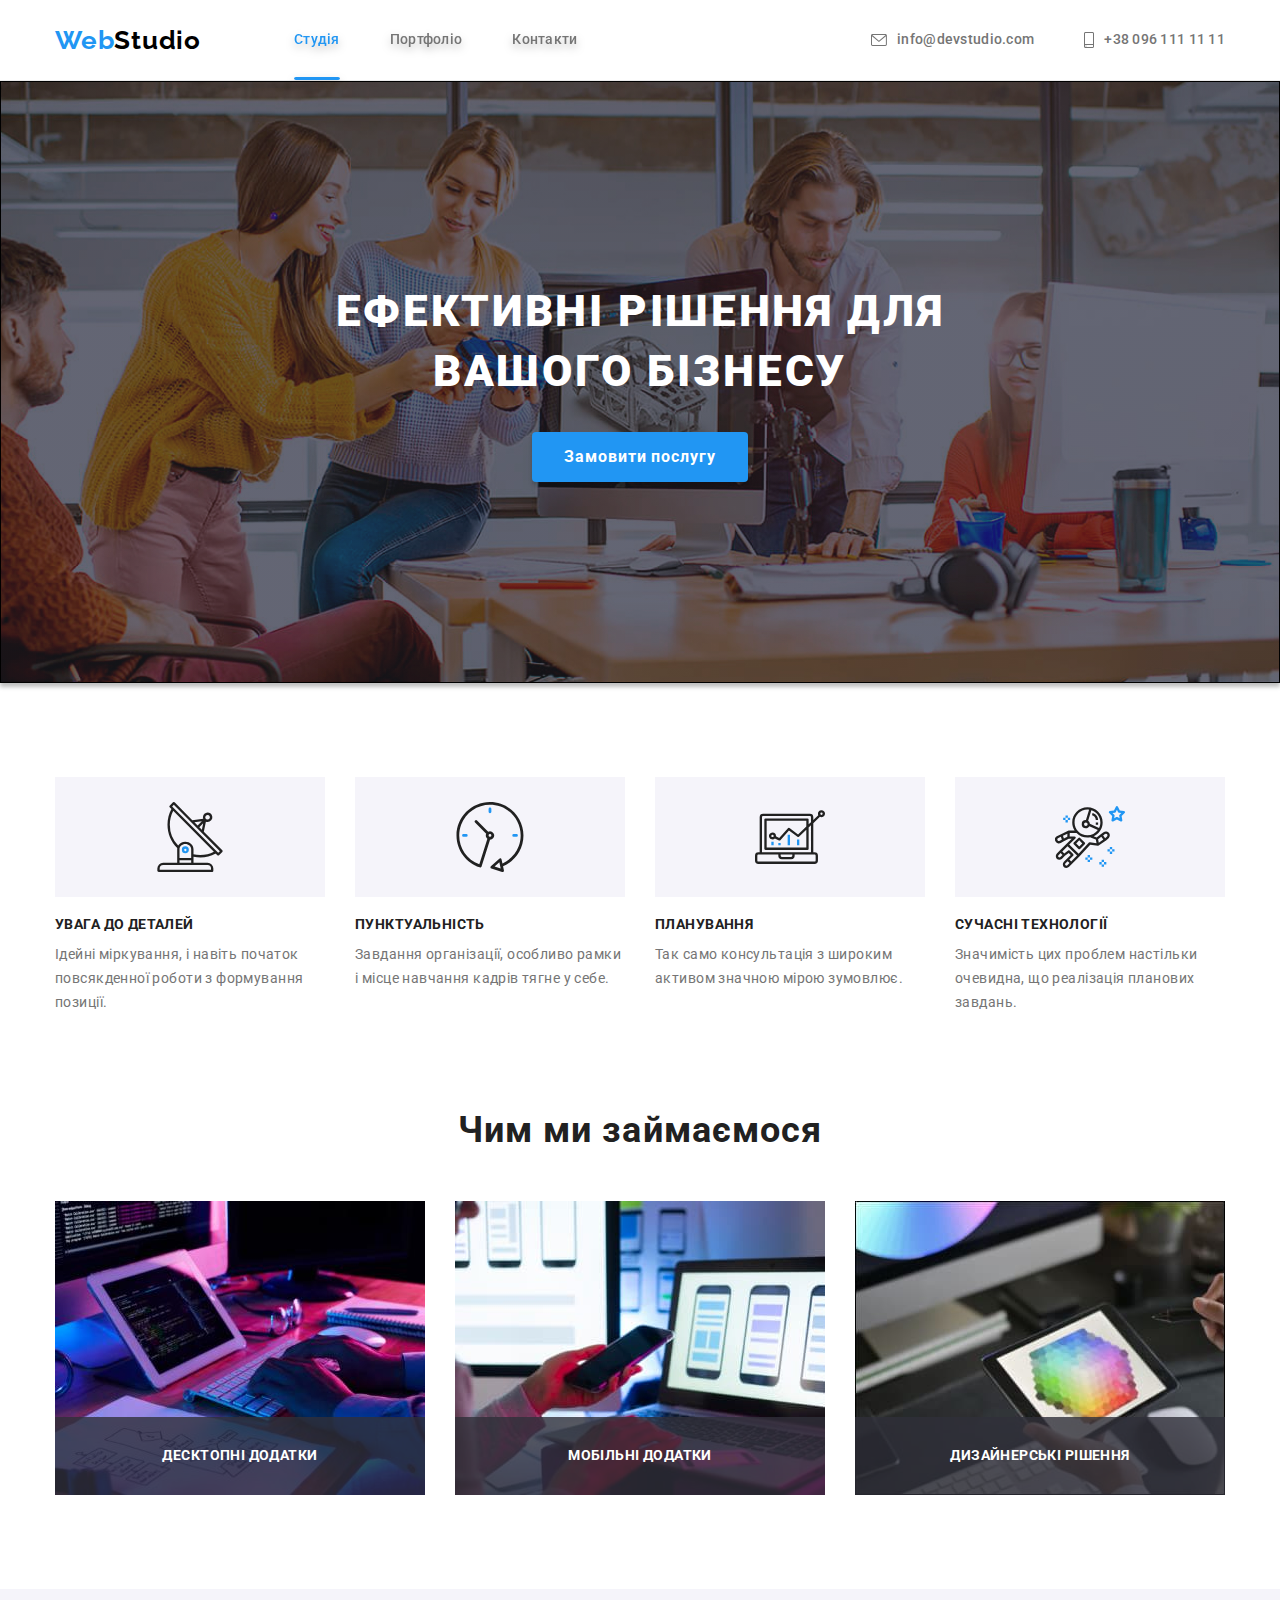
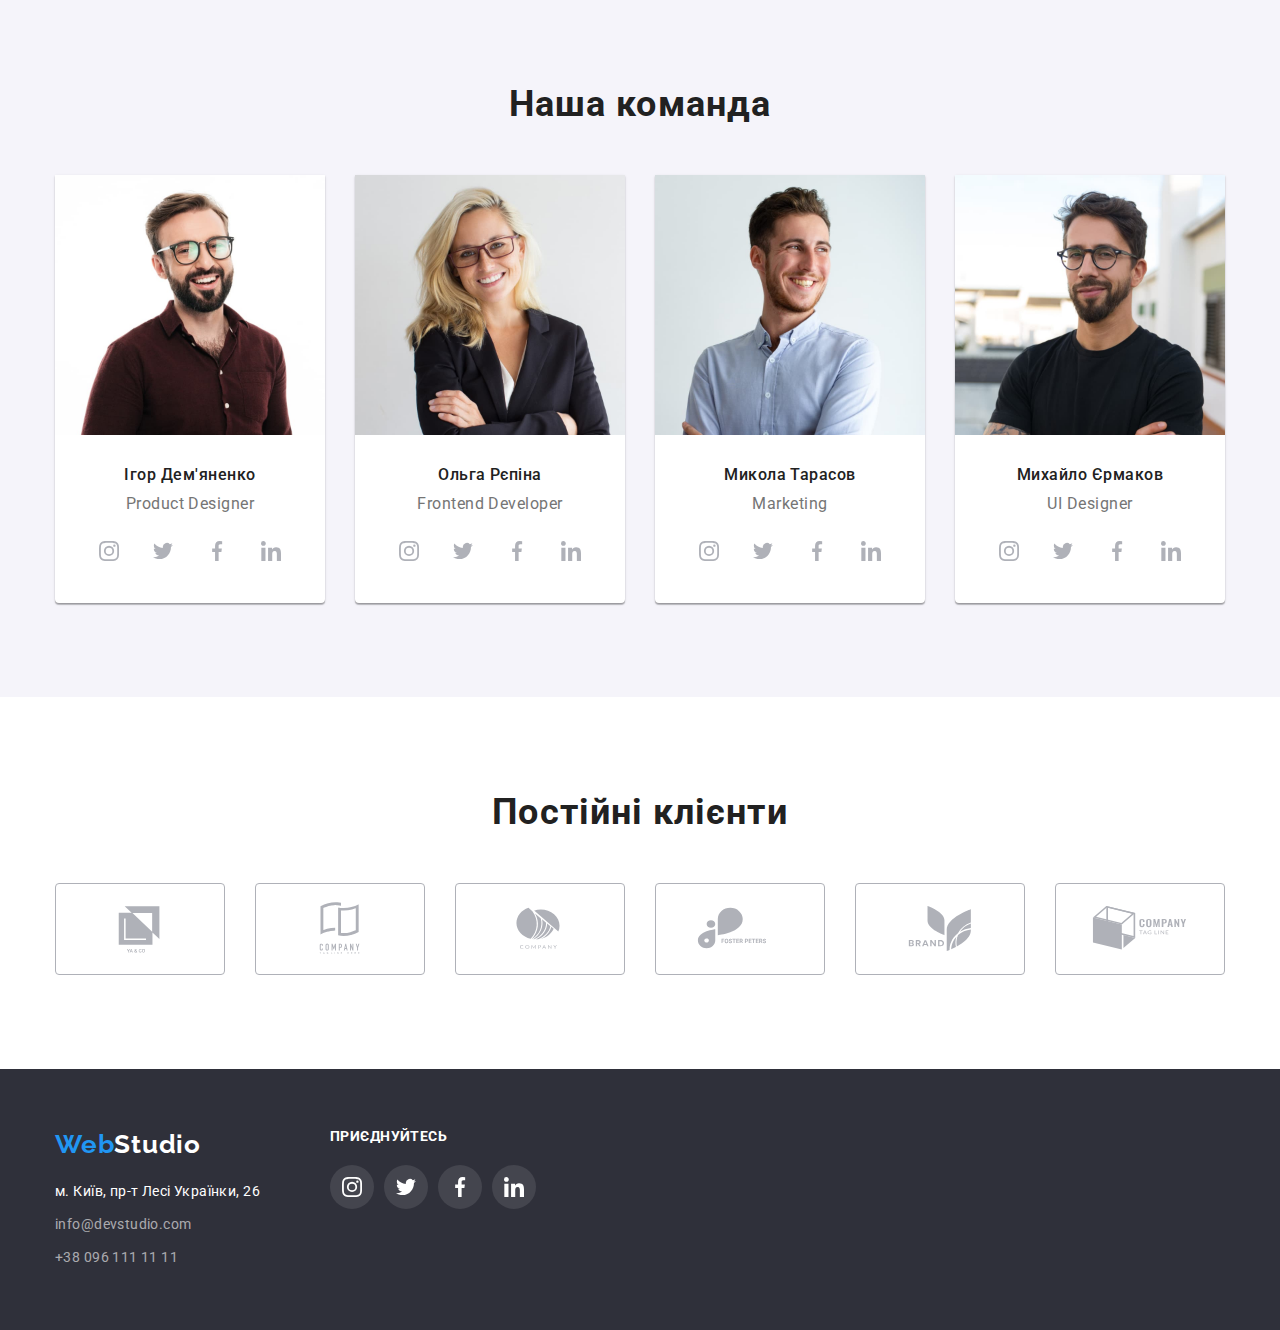
==== index.html @ 47dabe45 "HW06 Start" ====
<!DOCTYPE html>
<html lang="uk">
<head>
    <meta charset="UTF-8">
    <meta http-equiv="X-UA-Compatible" content="IE=edge">
    <meta name="viewport" content="width=device-width, initial-scale=1.0">
    <title>Студія</title>
    <link rel="preconnect" href="https://fonts.googleapis.com">
    <link rel="preconnect" href="https://fonts.gstatic.com" crossorigin>
    <link href="https://fonts.googleapis.com/css2?family=Raleway:wght@700&family=Roboto:wght@400;500;700;900&display=swap"
        rel="stylesheet">
    <link rel="stylesheet" href="https://cdnjs.cloudflare.com/ajax/libs/modern-normalize/1.1.0/modern-normalize.min.css">
    <link rel="stylesheet" href="./css/styles.css">
</head>
<body>
    <!-- header -->
    <header class="site-header">
        <div class="container">
            <!-- header navigation -->
            <nav class="site-nav">
                <a href="./index.html" class="logo">Web<span class="logo-part">Studio</span></a>
                <ul class="main-nav">
                    <li class="nav-item"><a href="./index.html" class="nav-link current">Студія</a></li>
                    <li class="nav-item"><a href="./portfolio.html" class="nav-link">Портфоліо</a></li>
                    <li class="nav-item"><a href="./index.html" class="nav-link">Контакти</a></li>
                </ul>
            </nav>
    <!-- contacts -->
            <ul class="contact">
                <li class="contact-item">
                    <a href="mailto:info@devstudio.com" class="contacts">
                    <svg class="icon-contacts" width="16" height="12">
                        <use href="./images/Icon/icons.svg#icon-mail"></use>
                    </svg>
                    info@devstudio.com</a>
                </li>
                <li class="contact-item"><a href="tel:++380961111111" class="contacts">
                    <svg class="icon-contacts" width="10" height="16">
                        <use href="./images/Icon/icons.svg#icon-phone"></use>
                    </svg>
                    +38 096 111 11 11</a></li>
            </ul>
        </div>
    </header>
    <!-- main section -->
    <main>
        <section class="hero">
            <div class="container">
                <h1 class="hero-title">Ефективні рішення для вашого бізнесу</h1>
                <button class="hero-btn" data-modal-open>Замовити послугу</button>
            </div>
        </section>
    <!-- section about -->
        <section class="about-us">
            <h2 class="visually-hidden">About</h2>
            <div class="container">
                <ul class="about">
                    <li class="about-item">
                        <div class="about-draw">
                            <svg class="icon-about" width="70" height="70">
                                <use href="./images/Icon/icons.svg#icon-antenna"></use>
                            </svg>
                        </div>
                        <h3 class="about-title">УВАГА ДО ДЕТАЛЕЙ</h3>
                        <p class="about-text">Ідейні міркування, і навіть початок повсякденної роботи з формування позиції.</p>
                    </li>
                    <li class="about-item">
                        <div class="about-draw">
                            <svg class="icon-about" width="70" height="70">
                                <use href="./images/Icon/icons.svg#icon-clock"></use>
                            </svg>
                        </div>
                        <h3 class="about-title">ПУНКТУАЛЬНІСТЬ</h3>
                        <p class="about-text">Завдання організації, особливо рамки і місце навчання кадрів тягне у себе.</p>
                    </li>
                    <li class="about-item">
                        <div class="about-draw">
                            <svg class="icon-about" width="70" height="70">
                                <use href="./images/Icon/icons.svg#icon-diagram"></use>
                            </svg>
                        </div>
                        <h3 class="about-title">ПЛАНУВАННЯ</h3>
                        <p class="about-text">Так само консультація з широким активом значною мірою зумовлює.</p>
                    </li>
                    <li class="about-item">
                        <div class="about-draw">
                            <svg class="icon-about" width="70" height="70">
                                <use href="./images/Icon/icons.svg#icon-astronaut"></use>
                            </svg>
                        </div>
                        <h3 class="about-title">СУЧАСНІ ТЕХНОЛОГІЇ</h3>
                        <p class="about-text">Значимість цих проблем настільки очевидна, що реалізація планових завдань.</p>
                    </li>
                </ul>
            </div>
        </section>
    <!-- section what we do -->
        <section class="work">
            <div class="container">
                <h2 class="work-title">Чим ми займаємося</h2>
                <ul class="work-list">
                    <li class="work-item">
                        <img src="./images/about-1.jpg" alt="людина працює на персональному компьютері" width="370">
                        <p class="work-text">Десктопні додатки</p>
                    </li>
                    <li class="work-item">
                        <img src="./images/about-2.jpg" alt="людина працює на лептопі" width="370">
                        <p class="work-text">Мобільні додатки</p>
                    </li>
                    <li class="work-item">
                        <img src="./images/about-3.jpg" alt="результат роботи на планшеті" width="370">
                        <p class="work-text">Дизайнерські рішення</p>
                    </li>
                </ul>
            </div>
        </section>
    <!-- about team -->
        <section class="team">
            <div class="container">
                <h2 class="team-title">Наша команда</h2>
                <ul class="team-list">
                    <li class="team-card">
                        <img src="./images/manager-1.jpg" alt="співробітник Ігор" width="270">
                        <div class="manager">
                            <h3 class="card-title">Ігор Дем'яненко</h3>
                            <p class="card-text" lang="en">Product Designer</p>
                            <ul class="soc-list">
                                <li class="soc-item">
                                    <a href="./index.html" class="soc-link">
                                        <svg class="soc-icon" width="20" height="20">
                                            <use href="./images/Icon/icons.svg#icon-instagram"></use>
                                        </svg>
                                    </a>
                                </li>
                                <li class="soc-item">
                                    <a href="./index.html" class="soc-link">
                                        <svg class="soc-icon" width="20" height="20">
                                            <use href="./images/Icon/icons.svg#icon-twitter"></use>
                                        </svg>
                                    </a>
                                </li>
                                <li class="soc-item">
                                    <a href="./index.html" class="soc-link">
                                        <svg class="soc-icon" width="20" height="20">
                                            <use href="./images/Icon/icons.svg#icon-facebook"></use>
                                        </svg>
                                    </a>
                                </li>
                                <li class="soc-item">
                                    <a href="./index.html" class="soc-link">
                                        <svg class="soc-icon" width="20" height="20">
                                            <use href="./images/Icon/icons.svg#icon-linkedin"></use>
                                        </svg>
                                    </a>
                                </li>
                            </ul>
                        </div>
                    </li>
                    <li class="team-card">
                        <img src="./images/manager-2.jpg" alt="співробітник Ольга" width="270">
                        <div class="manager">
                            <h3 class="card-title">Ольга Рєпіна</h3>
                            <p class="card-text" lang="en">Frontend Developer</p>
                            <ul class="soc-list">
                                <li class="soc-item">
                                    <a href="./index.html" class="soc-link">
                                        <svg class="soc-icon" width="20" height="20">
                                            <use href="./images/Icon/icons.svg#icon-instagram"></use>
                                        </svg>
                                    </a>
                                </li>
                                <li class="soc-item">
                                    <a href="./index.html" class="soc-link">
                                        <svg class="soc-icon" width="20" height="20">
                                            <use href="./images/Icon/icons.svg#icon-twitter"></use>
                                        </svg>
                                    </a>
                                </li>
                                <li class="soc-item">
                                    <a href="./index.html" class="soc-link">
                                        <svg class="soc-icon" width="20" height="20">
                                            <use href="./images/Icon/icons.svg#icon-facebook"></use>
                                        </svg>
                                    </a>
                                </li>
                                <li class="soc-item">
                                    <a href="./index.html" class="soc-link">
                                        <svg class="soc-icon" width="20" height="20">
                                            <use href="./images/Icon/icons.svg#icon-linkedin"></use>
                                        </svg>
                                    </a>
                                </li>
                            </ul>
                        </div>
                    </li>
                    <li class="team-card">
                        <img src="./images/manager-3.jpg" alt="співробітник Микола" width="270">
                        <div class="manager">
                            <h3 class="card-title">Микола Тарасов</h3>
                            <p class="card-text" lang="en">Marketing</p>
                            <ul class="soc-list">
                                <li class="soc-item">
                                    <a href="./index.html" class="soc-link">
                                        <svg class="soc-icon" width="20" height="20">
                                            <use href="./images/Icon/icons.svg#icon-instagram"></use>
                                        </svg>
                                    </a>
                                </li>
                                <li class="soc-item">
                                    <a href="./index.html" class="soc-link">
                                        <svg class="soc-icon" width="20" height="20">
                                            <use href="./images/Icon/icons.svg#icon-twitter"></use>
                                        </svg>
                                    </a>
                                </li>
                                <li class="soc-item">
                                    <a href="./index.html" class="soc-link">
                                        <svg class="soc-icon" width="20" height="20">
                                            <use href="./images/Icon/icons.svg#icon-facebook"></use>
                                        </svg>
                                    </a>
                                </li>
                                <li class="soc-item">
                                    <a href="./index.html" class="soc-link">
                                        <svg class="soc-icon" width="20" height="20">
                                            <use href="./images/Icon/icons.svg#icon-linkedin"></use>
                                        </svg>
                                    </a>
                                </li>
                            </ul>
                        </div>
                    </li>
                    <li class="team-card">
                        <img src="./images/manager-4.jpg" alt="співробітник Михайло" width="270">
                        <div class="manager">
                            <h3 class="card-title">Михайло Єрмаков</h3>
                            <p class="card-text" lang="en">UI Designer</p>
                            <ul class="soc-list">
                                <li class="soc-item">
                                    <a href="./index.html" class="soc-link">
                                        <svg class="soc-icon" width="20" height="20">
                                            <use href="./images/Icon/icons.svg#icon-instagram"></use>
                                        </svg>
                                    </a>
                                </li>
                                <li class="soc-item">
                                    <a href="./index.html" class="soc-link">
                                        <svg class="soc-icon" width="20" height="20">
                                            <use href="./images/Icon/icons.svg#icon-twitter"></use>
                                        </svg>
                                    </a>
                                </li>
                                <li class="soc-item">
                                    <a href="./index.html" class="soc-link">
                                        <svg class="soc-icon" width="20" height="20">
                                            <use href="./images/Icon/icons.svg#icon-facebook"></use>
                                        </svg>
                                    </a>
                                </li>
                                <li class="soc-item">
                                    <a href="./index.html" class="soc-link">
                                        <svg class="soc-icon" width="20" height="20">
                                            <use href="./images/Icon/icons.svg#icon-linkedin"></use>
                                        </svg>
                                    </a>
                                </li>
                            </ul>
                        </div>
                    </li>
                </ul>
            </div>
        </section>

    <!-- Clients links -->

        <section class="clients">
            <div class="container">
                <h2 class="client-title">Постійні клієнти</h2>
                <ul class="client-list">
                    <li class="client-item">
                        <a href="./index.html" class="client-link">
                            <svg class="link-icon" width="106" height="60">
                                <use href="./images/Icon/icons.svg#icon-logo-01"></use>
                            </svg>
                        </a>
                    </li>
                    <li class="client-item">
                        <a href="./index.html" class="client-link">
                            <svg class="link-icon" width="106" height="60">
                                <use href="./images/Icon/icons.svg#icon-logo-02"></use>
                            </svg>
                        </a>
                    </li>
                    <li class="client-item">
                        <a href="./index.html" class="client-link">
                            <svg class="link-icon" width="106" height="60">
                                <use href="./images/Icon/icons.svg#icon-logo-03"></use>
                            </svg>
                        </a>
                    </li>
                    <li class="client-item">
                        <a href="./index.html" class="client-link">
                            <svg class="link-icon" width="106" height="60">
                                <use href="./images/Icon/icons.svg#icon-logo-04"></use>
                            </svg>
                        </a>
                    </li>
                    <li class="client-item">
                        <a href="./index.html" class="client-link">
                            <svg class="link-icon" width="106" height="60">
                                <use href="./images/Icon/icons.svg#icon-logo-05"></use>
                            </svg>
                        </a>
                    </li>
                    <li class="client-item">
                        <a href="./index.html" class="client-link">
                            <svg class="link-icon" width="106" height="60">
                                <use href="./images/Icon/icons.svg#icon-logo-06"></use>
                            </svg>
                        </a>
                    </li>
                </ul>
            </div>
        </section>
    </main>
    <!-- footer -->
    <footer class="basement">
        <div class="bsmt-sector container">
            <div class="bsmt-contacts">
                <a href="./index.html" class="logo-bsmt">Web<span class="logo-bsmt-part">Studio</span></a>
                <address>
                    <ul>
                        <li class="bsmt-list">
                            <p class="adds">м. Київ, пр-т Лесі Українки, 26</p>
                        </li>
                        <li class="bsmt-list">
                            <a href="mailto:info@devstudio.com" class="bsmt-item">
                                info@devstudio.com
                            </a>
                        </li>
                        <li class="bsmt-list">
                            <a href="tel:++380961111111" class="bsmt-item">
                                +38 096 111 11 11
                            </a>
                        </li>
                    </ul>
                </address>
            </div>
            <div class="bsmt-soc">
                <h2 class="bsmt-soc-title">приєднуйтесь</h2>
                <ul class="bsmt-soc-list">
                    <li class="bsmt-soc-item">
                        <a href="./index.html" class="bsmt-soc-link">
                            <svg class="bsmt-soc-icon" width="20" height="20">
                                <use href="./images/Icon/icons.svg#icon-instagram"></use>
                            </svg>
                        </a>
                    </li>
                    <li class="bsmt-soc-item">
                        <a href="./index.html" class="bsmt-soc-link">
                            <svg class="bsmt-soc-icon" width="20" height="20">
                                <use href="./images/Icon/icons.svg#icon-twitter"></use>
                            </svg>
                        </a>
                    </li>
                    <li class="bsmt-soc-item">
                        <a href="./index.html" class="bsmt-soc-link">
                            <svg class="bsmt-soc-icon" width="20" height="20">
                                <use href="./images/Icon/icons.svg#icon-facebook"></use>
                            </svg>
                        </a>
                    </li>
                    <li class="bsmt-soc-item">
                        <a href="./index.html" class="bsmt-soc-link">
                            <svg class="bsmt-soc-icon" width="20" height="20">
                                <use href="./images/Icon/icons.svg#icon-linkedin"></use>
                            </svg>
                        </a>
                    </li>
                </ul>
            </div>
        </div>
    </footer>

    <!-- modal -->

    <div class="backdrop is-hidden" data-modal>
        <div class="modal">
            <button class="hero-btn-close" data-modal-close>
                <svg class="icon-close" width="18" height="18">
                    <use href="./images/Icon/icons.svg#icon-close"></use>
                </svg>
            </button>
        </div>
    </div>

<!-- js -->

    <script src="./js/modal.js"></script>
</body>
</html>
---- css/styles.css ----
/* main color #212121 */
/* secondary color #757575 */
/* active color #2196F3 */
/* active second color #FFFFFF */
/* --footer-bg-color: #2F303A; */
/* footer bottom border: 1px solid #ECECEC; */
/* team-bg-color #F5F4FA */
:root {
    --text-color-primary: #212121;
    --text-color-secondary: #757575;
    --text-color-accent: #2196F3;
    --logo-color-secondary: black;
    --footer-color-text-primary:rgba(255, 255, 255, 0.6);
    --footer-color-text-secondary: #ffffff;
    --footer-bg-color: #2F303A;
    --header-color-border: #ECECEC;
    --team-bg-color: #F5F4FA;
    --client-color-primary: #AFB1B8;
}

body {
    font-family: 'Roboto', sans-serif;
    font-size: 14px;
    color: var(--text-color-primary);
}

.visually-hidden {
    position: absolute;
    width: 1px;
    height: 1px;
    margin: -1px;
    border: 0;
    padding: 0;

    white-space: nowrap;
    clip-path: inset(100%);
    clip: rect(0 0 0 0);
    overflow: hidden;
}

h1, h2, h3, h4, p, ul {
    margin: 0;
}

ul, ol {
    margin: 0;
    padding-left: 0;
    list-style: none;
}

img {
    box-sizing: border-box;
    display: block;
}

.container {
    width: 1200px;
    margin: 0 auto;
    padding: 0 15px;}

/* ----------------Header---------------- */

.site-header {
    border-bottom: 1px solid var(--header-color-border);
}
.logo {
    display: block;
    margin-right: 93px;

    text-decoration: none;
    color: var(--text-color-accent);
    font-family: 'Raleway', sans-serif;
    font-weight: 700;
    font-size: 26px;
    line-height: 1.19;
    letter-spacing: 0.03em;
}

.logo-part {
    color: var(--logo-color-secondary);
}
.site-header .container {
    display: flex;
    align-items: center;
}

.nav-item:not(:first-child),
.contact-item:not(:first-child) {
    margin-left: 50px;
}

.nav-item,
.contact-item {
    font-weight: 500;
    font-size: 14px;
    line-height: 1.14;
    letter-spacing: 0.02em;
}

.site-nav {
    display: flex;
    align-items: center;
}

.main-nav {
    display: flex;
    justify-content: center;
    align-items: center;
    filter: drop-shadow(0px 4px 4px rgba(0, 0, 0, 0.25));
}

.contact {
    display: flex;
    justify-content: center;
    align-items: center;
    margin-left: auto;
}

.icon-contacts {
    margin-right: 10px;
    color: currentColor;
}

.nav-link {
    display: block;
    padding-top: 32px;
    padding-bottom: 32px;

    text-decoration: none;
    color: var(--text-color-secondary);

    transition: color 250ms cubic-bezier(0.4, 0, 0.2, 1);
}

.nav-item {
    position: relative;
}
.nav-link.current {
    color: var(--text-color-accent);
}

.nav-link.current::after {
    content: '';
    position: absolute;
    left: 0;
    bottom: 0;
    width: 100%;
    height: 3px;
    border: 1px solid var(--text-color-accent);
    border-radius: 2px;

    background-color: var(--text-color-accent);
}
.contacts {
    display: flex;
    justify-content: center;
    align-items: center;
    padding-top: 32px;
    padding-bottom: 32px;
    text-decoration: none;
    fill: var(--text-color-secondary);
    color: var(--text-color-secondary);

    transition: color 250ms cubic-bezier(0.4, 0, 0.2, 1),
    fill 250ms cubic-bezier(0.4, 0, 0.2, 1);
}

.nav-link:hover,
.nav-link:focus {
    color: var(--text-color-accent);
}
.contacts:hover,
.contacts:focus {
    color: var(--text-color-accent);
    fill: var(--text-color-accent);
}

/* ----------------hero-------------------- */

.hero {
    padding: 200px 0 200px 0;
    text-align: center;

    max-width: 1600px;
    margin-left: auto;
    margin-right: auto;

    background-color: #C4C4C4;
    background-image: linear-gradient(
        to right,
        rgba(47, 48, 58, 0.4),
        rgba(47, 48, 58, 0.4)
        ),
        url(../images/hero.jpg);
    background-repeat: no-repeat;
    background-position: center;
    background-size: cover;
    border: 1px solid #000000;
    box-shadow: 0px 4px 4px rgba(0, 0, 0, 0.25);
}

.hero-title {
    max-width: 700px;
    margin: 0 auto 30px auto;

    font-weight: 900;
    font-size: 44px;
    line-height: 1.36;
    text-align: center;
    letter-spacing: 0.06em;
    text-transform: uppercase;
    color: var(--footer-color-text-secondary);
}

.hero-btn {
    padding: 10px 32px;
    border: none;
    border-radius: 4px;
    
    font-family: 'Roboto', sans-serif;
    font-weight: 700;
    font-size: 16px;
    line-height: 1.88;
    letter-spacing: 0.06em;
    cursor: pointer;

    background-color: var(--text-color-accent);
    color: var(--footer-color-text-secondary);
    box-shadow: 0px 4px 4px rgba(0, 0, 0, 0.15);

    transition: background-color 250ms cubic-bezier(0.4, 0, 0.2, 1) ;
}

.hero-btn:hover,
.hero-btn:focus {
    background-color: #188CE8;
}

/*----------------section about------------------*/

.about-us,
.clients {
    padding: 94px 0;
}

.about,
.client-list {
    display: flex;
    list-style-type: none;
}
.about-draw {
    display: flex;
    justify-content: center;
    align-items: center;
    height: 120px;
    margin-bottom: 20px;
    background-color: var(--team-bg-color);
}
.icon-about {
    display: inline-block;
    border-radius: 4px;
}

.about-title {
    margin-bottom: 10px;

    font-size: 14px;
    line-height: 1.14;
    letter-spacing: 0.03em;
    text-transform: uppercase;
}

.about-item {
    width: calc((100% - 90px) / 4);
    margin-right: 30px;
}

.about-item:nth-last-child(-n + 1) {
    margin-right: 0px;
}

.about-text {
    font-weight: 400;
    font-size: 14px;
    line-height: 1.71;
    letter-spacing: 0.03em;

    color: var(--text-color-secondary);
}

/*--------------section about work------------*/

.work {
    padding-bottom: 94px;
}

.work-list {
    display: flex;
}

.work-title,
.team-title,
.client-title {
    margin-bottom: 50px;

    font-size: 36px;
    line-height: 1.17;
    text-align: center;
    letter-spacing: 0.03em;
}

.work-item {
    position: relative;

    width: calc((100% - 60px) / 3);
    margin-right: 30px;  
    
    list-style-type: none;
}

.work-text {
    position: absolute;
    left: 0;
    bottom: 0;
    width: 370px;
    padding-top: 27px;
    padding-bottom: 27px;

    font-weight: 700;
    line-height: 1.71;
    text-align: center;
    letter-spacing: 0.03em;
    text-transform: uppercase;
    color: var(--footer-color-text-secondary);

    background-color: rgba(47, 48, 58, 0.8);
}

.work-item:nth-last-child(-n + 1) {
    margin-right: 0px;
}

/*------------section team-------------*/

.team {
    padding-top: 94px;
    padding-bottom: 94px;

    background-color: var(--team-bg-color);
}

.team-list,
.client-list {
    display: flex;
}

.team-card {
    width: calc((100% - 90px) / 4);
    margin-right: 30px;
    box-shadow: 0px 1px 3px rgba(0, 0, 0, 0.12), 0px 1px 1px rgba(0, 0, 0, 0.14), 0px 2px 1px rgba(0, 0, 0, 0.2);
    border-radius: 0px 0px 4px 4px;
    
    list-style-type: none;
    background-color: var(--footer-color-text-secondary);
}

.manager {
    padding: 30px 0;
}

.team-card:nth-last-child(-n + 1) {
    margin-right: 0px;
}

.card-title {
    margin-bottom: 10px;
    font-weight: 500;
    font-size: 16px;
    line-height: 1.19;
    text-align: center;
    letter-spacing: 0.03em;
}

.card-text {
    margin-bottom: 16px;
    font-size: 16px;
    line-height: 1.19;
    text-align: center;
    letter-spacing: 0.03em;

    color: var(--text-color-secondary);
}

.soc-list {
    display: flex;
    justify-content: center;
    gap: 10px;
}

.soc-item {
    display: flex;
    justify-content: center;
    align-items: center;

}

.soc-link {
    display: flex;
    justify-content: center;
    align-items: center;
    width: 44px;
    height: 44px;
    border-radius: 50%;
    background-position: center;
    fill: var(--client-color-primary);
    background-color: var(--footer-color-text-secondary);

    transition: fill 250ms cubic-bezier(0.4, 0, 0.2, 1),
    background-color 250ms cubic-bezier(0.4, 0, 0.2, 1);
}

.soc-icon {
    color: currentColor;
}

.soc-link:hover,
.soc-link:focus {
    background-color: var(--text-color-accent);
    fill: var(--footer-color-text-secondary);
}

/* -------------- clients ------------------ */

.client-list {
    display: flex;
    gap: 30px;
}

.client-item {
    display: flex;
    justify-content: center;
    align-items: center;
    width: 170px;
    height: 92px;
}

.client-link {
    display: flex;
    align-items: center;
    justify-content: center;
    width: 170px;
    height: 92px;
    fill: var(--client-color-primary);
    border: 1px solid var(--client-color-primary);
    border-radius: 4px;

    transition: fill 250ms cubic-bezier(0.4, 0, 0.2, 1),
    border-color 250ms cubic-bezier(0.4, 0, 0.2, 1);
}

.link-icon {
    color: currentColor;
}

.client-link:hover,
.client-link:focus {
    border-color: var(--text-color-accent);
    fill: var(--text-color-accent);
}

/* ----------------footer-------------------- */

.basement {
    padding: 60px 0;

    background-color: var(--footer-bg-color);
}

.bsmt-sector {
    display: flex;
}

.bsmt-contacts {
    max-width: 231px;
    margin-right: 70px;
}

.logo-bsmt {
    display: block;
    margin-bottom: 20px;

    text-decoration: none;
    color: var(--text-color-accent);
    font-family: 'Raleway';
    font-weight: 700;
    font-size: 26px;
    line-height: 1.19;
    letter-spacing: 0.03em;
}

.logo-bsmt-part {
    color: var(--footer-color-text-secondary);
}

.bsmt-list {
    list-style: none;
    font-style: normal;
    font-weight: 400;
    font-size: 14px;
    line-height: 1.71;
    letter-spacing: 0.03em;
}

.bsmt-list:not(:last-child) {
    margin-bottom: 9px;
}

.adds {
    color: var(--footer-color-text-secondary);
}

.bsmt-item {
    text-decoration: none;
    color: var(--footer-color-text-primary);

    transition: color 250ms cubic-bezier(0.4, 0, 0.2, 1);
}

.bsmt-item:hover,
.bsmt-item:focus {
    color: var(--text-color-accent);
}
.bsmt-soc {
    width: 206px;
    margin-right: auto;
}

.bsmt-soc-title {
    margin-bottom: 20px;
    color: var(--footer-color-text-secondary);

    font-family: 'Roboto';
    font-weight: 700;
    font-size: 14px;
    line-height: 1.14;
    letter-spacing: 0.03em;
    text-transform: uppercase;
}

.bsmt-soc-list {
    display: flex;
    align-items: center;
    justify-content: center;
    gap: 10px;
}

.bsmt-soc-link {
    display: flex;
    align-items: center;
    justify-content: center;
    width: 44px;
    height: 44px;
    border-radius: 50%;
    background-position: center;
    background-color: rgba(255, 255, 255, 0.1);
    fill: var(--footer-color-text-secondary);

    transition: background-color 250ms cubic-bezier(0.4, 0, 0.2, 1),
    fill 250ms cubic-bezier(0.4, 0, 0.2, 1);
}

.bsmt-soc-icon {
    color: currentColor;
}

.bsmt-soc-link:focus,
.bsmt-soc-link:hover {
    background-color: var(--text-color-accent);
    fill: var(--footer-color-text-secondary);
}

            /* modal */

.backdrop {
    position: fixed;
    top: 0;
    left: 0;
    z-index: 999;

    width: 100%;
    height: 100%;

    background-color: rgba(0, 0, 0, 0.2);
    transition: opacity 250ms cubic-bezier(0.4, 0, 0.2, 1),
        scale 250ms cubic-bezier(0.4, 0, 0.2, 1);
}

.backdrop.is-hidden {
    opacity: 0;
    scale: 0;
    pointer-events: none;
}

.backdrop.is-hidden .modal {
    transform: scale(0) opacity(0);
}

.modal {
    position: absolute;
    top: 50%;
    left: 50%;
    transform: translate(-50%, -50%);

    min-width: 528px;
    min-height: 581px;

    background: var(--footer-color-text-secondary);
    box-shadow: 0px 1px 3px rgba(0, 0, 0, 0.12), 0px 1px 1px rgba(0, 0, 0, 0.14), 0px 2px 1px rgba(0, 0, 0, 0.2);
    border-radius: 4px;
}

.hero-btn-close {
    position: absolute;
    top: 8px;
    right: 8px;

    display: flex;
    justify-content: center;
    align-items: center;
    width: 30px;
    height: 30px;

    border: 1px solid rgba(0, 0, 0, 0.1);
    border-radius: 50%;
    background-color: var(--footer-color-text-secondary);
    cursor: pointer;
}

.icon-close {
    color: var(--text-color-secondary);
}

/* -------------------portfolio------------------------ */
.gallery {
    padding-top: 94px;
    padding-bottom: 94px;
}

.btn-list {
    display: flex;
    justify-content: center;
    margin-bottom: 50px;
}

.btn-item {   
    list-style: none;
}

.btn-item:not(:last-child) {
    margin-right: 8px;
}

.btn-text:hover,
.btn-text:focus {
    box-shadow: 0px 3px 1px rgba(0, 0, 0, 0.1), 0px 1px 2px rgba(0, 0, 0, 0.08), 0px 2px 2px rgba(0, 0, 0, 0.12);
    color: var(--footer-color-text-secondary);
    background-color: var(--text-color-accent);
}

.btn-text {
    background-color: var(--team-bg-color);
    border: 1px solid transparent;
    border-radius: 4px;
    padding: 6px 22px;
    
    font-weight: 500;
    font-size: 16px;
    line-height: 1.62;
    letter-spacing: 0.03em;
    cursor: pointer;

    transition: background-color 250ms cubic-bezier(0.4, 0, 0.2, 1),
        color 250ms cubic-bezier(0.4, 0, 0.2, 1),
        box-shadow 250ms cubic-bezier(0.4, 0, 0.2, 1);
}

.gallery-list {
    display: flex;
    flex-wrap: wrap;
    gap: 30px;
}


.gallery-item {
    width: calc((100% - 60px) / 3);

    list-style: none;

    transition: box-shadow 250ms cubic-bezier(0.4, 0, 0.2, 1);
}

.gallery-item:hover {
    box-shadow: 0px 1px 1px rgba(0, 0, 0, 0.12), 0px 4px 4px rgba(0, 0, 0, 0.06), 1px 4px 6px rgba(0, 0, 0, 0.16);
}

.gallery-item:hover .overlay-text {
    transform: translateY(-100%);
}
.gallery-overlay {
    position: relative;
    overflow: hidden;
}

.overlay-text {
    position: absolute;
    display: block;
    width: 100%;
    left: 0;
    padding: 63px 24px;

    font-size: 18px;
    line-height: 1.56;
    letter-spacing: 0.03em;

    color: var(--footer-color-text-secondary);
    background-color: rgba(33, 150, 243, 0.9);

    transition: transform 250ms cubic-bezier(0.4, 0, 0.2, 1);
}

.gallery-name {
    padding: 20px 24px;
    border: 1px solid #EEEEEE;
}

.gallery-title {
    margin-bottom: 4px;

    font-size: 18px;
    line-height: 2.0;
    letter-spacing: 0.06em;
}

.gallery-text {
    font-size: 16px;
    line-height: 1.88;
    letter-spacing: 0.03em;

    color: var(--text-color-secondary);
}
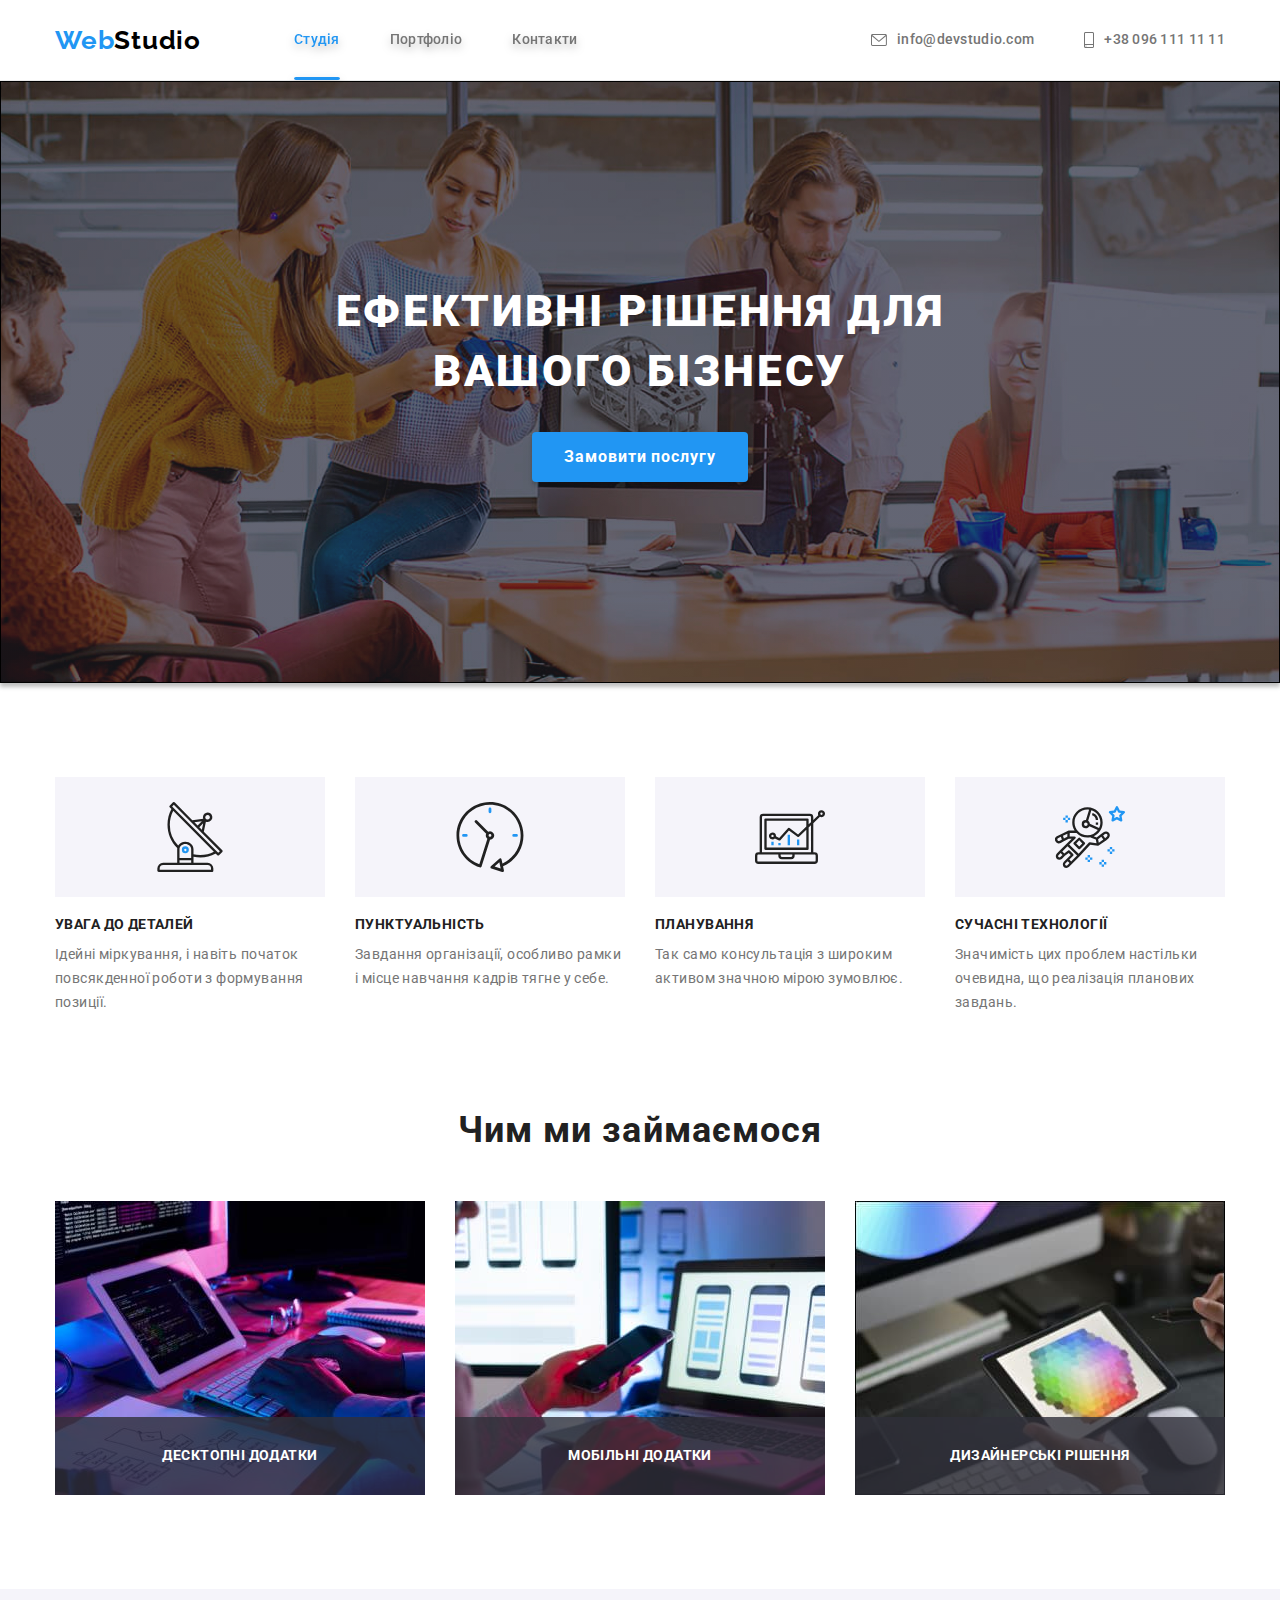
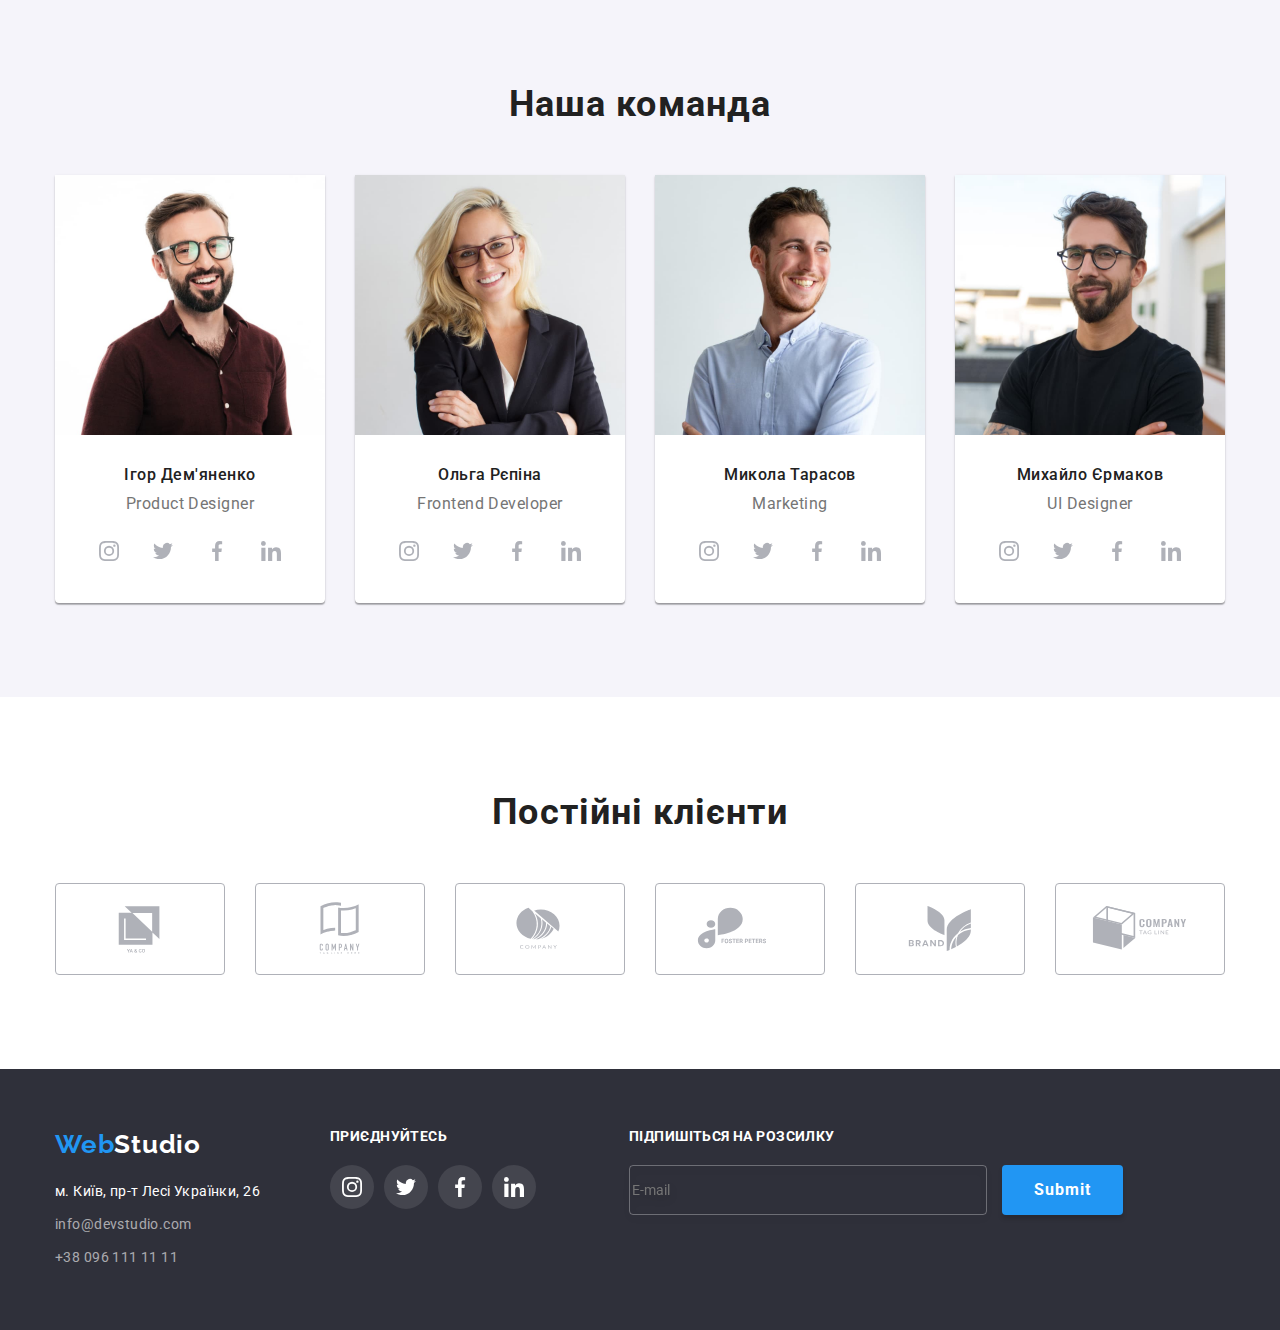
==== commit ea6c8298: "v. 1.001" ====
--- a/index.html
+++ b/index.html
@@ -323,7 +323,9 @@
             </div>
         </section>
     </main>
+
     <!-- footer -->
+
     <footer class="basement">
         <div class="bsmt-sector container">
             <div class="bsmt-contacts">
@@ -379,6 +381,15 @@
                     </li>
                 </ul>
             </div>
+            <div class="follow">
+                <h2 class="bsmt-soc-title">Підпишіться на розсилку</h2>
+                <form name="follow-us">
+                    <label for="user_email">
+                        <input class="user-email" type="email" name="email" placeholder="E-mail"/>
+                    </label>
+                    <button class="hero-btn" type="submit">Submit</button>
+                </form>
+            </div>
         </div>
     </footer>
 
--- a/css/styles.css
+++ b/css/styles.css
@@ -532,7 +532,7 @@
 }
 .bsmt-soc {
     width: 206px;
-    margin-right: auto;
+    margin-right: 93px;
 }
 
 .bsmt-soc-title {
@@ -579,7 +579,23 @@
     fill: var(--footer-color-text-secondary);
 }
 
-            /* modal */
+.follow {
+    display: block;
+    margin-right: 0;
+}
+
+.user-email {
+    width: 358px;
+    height: 50px;
+    margin-right: 12px;
+
+    border: 1px solid rgba(255, 255, 255, 0.3);
+    filter: drop-shadow(0px 4px 4px rgba(0, 0, 0, 0.15));
+    border-radius: 4px;
+    background-color: transparent;
+}
+
+    /*          modal           */
 
 .backdrop {
     position: fixed;
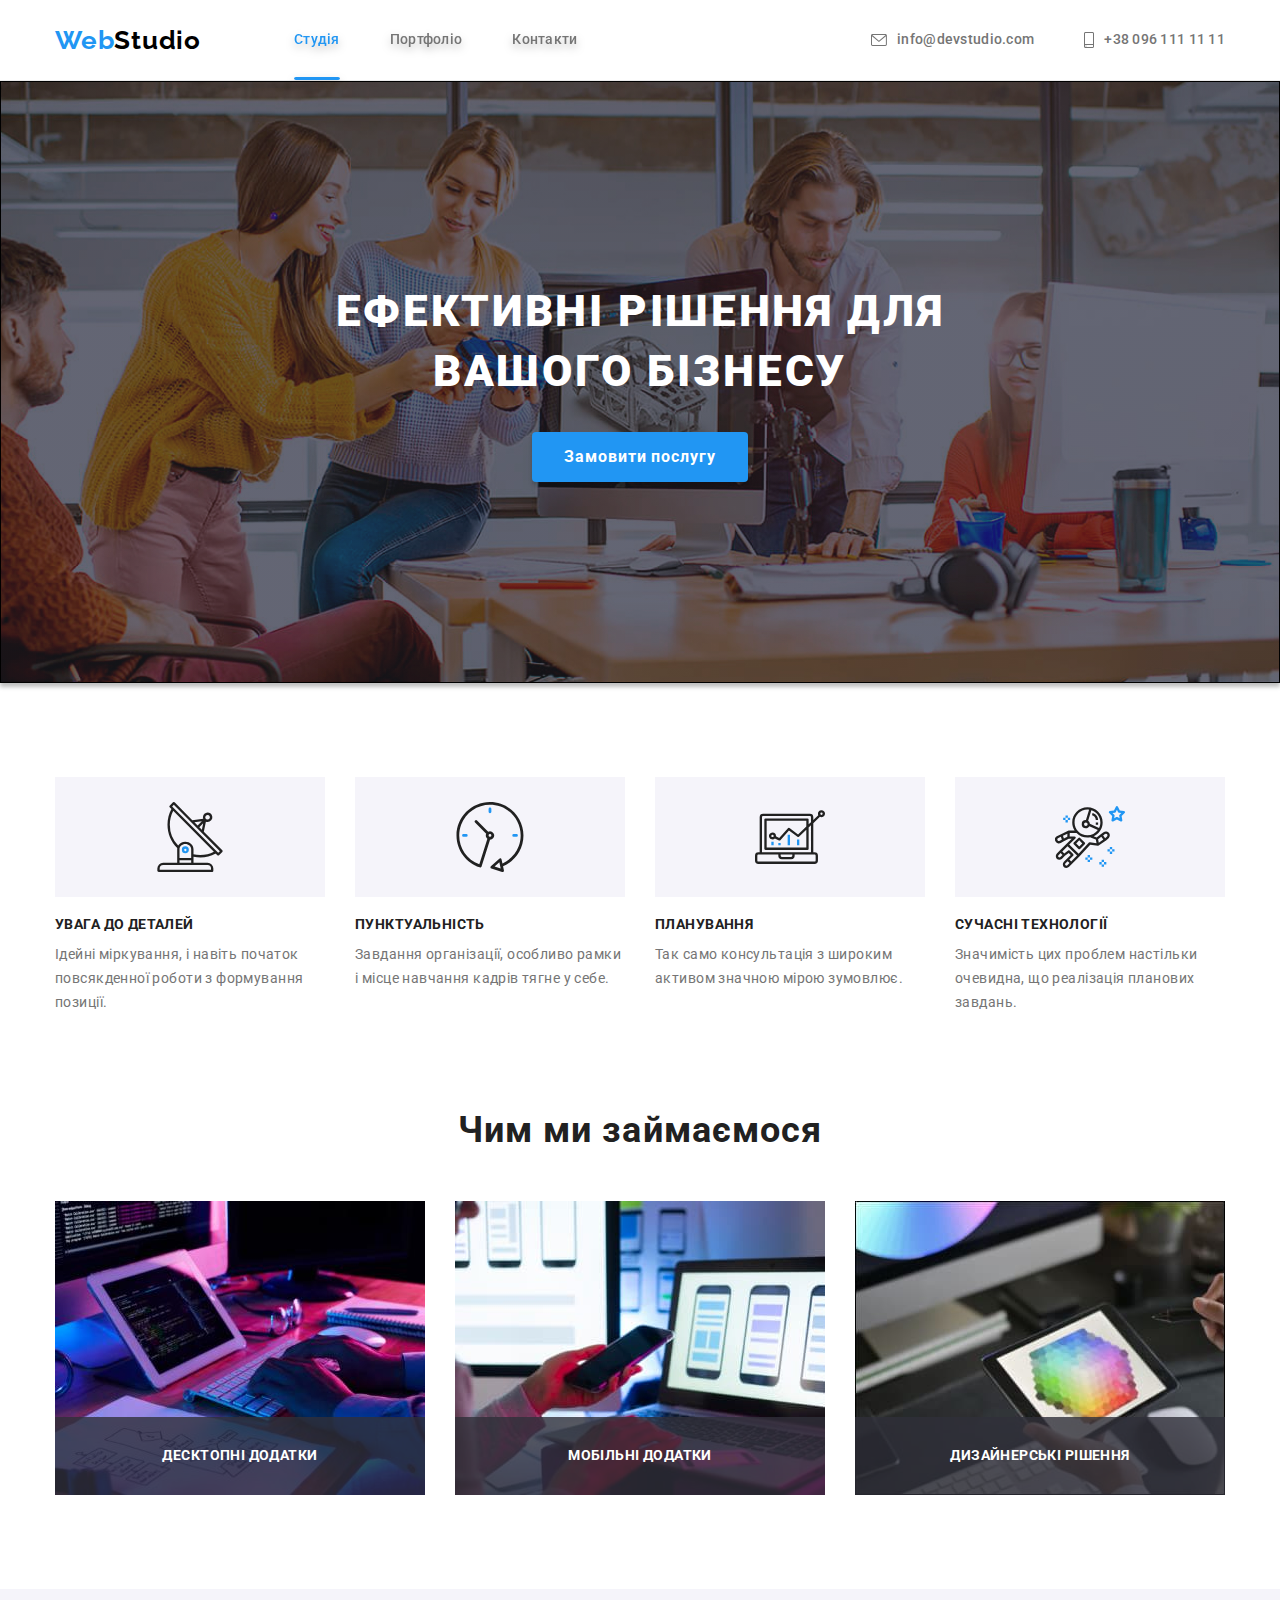
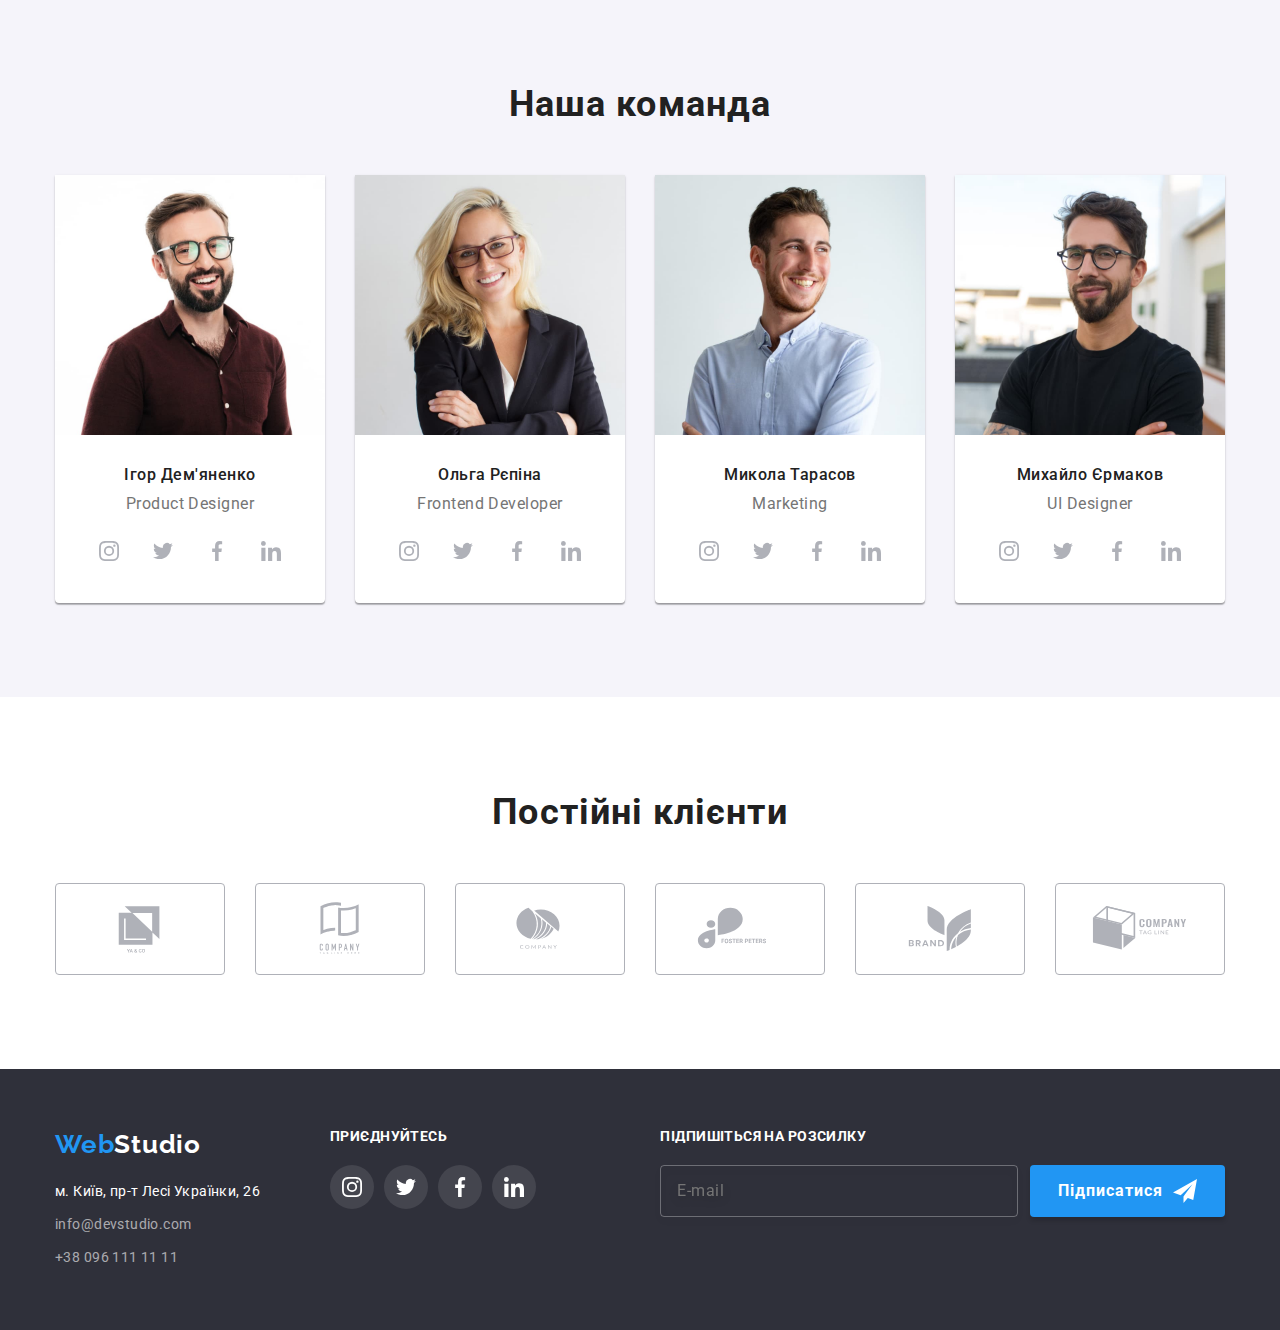
==== commit a9d40ddb: "HW06 v1.010" ====
--- a/index.html
+++ b/index.html
@@ -383,11 +383,21 @@
             </div>
             <div class="follow">
                 <h2 class="bsmt-soc-title">Підпишіться на розсилку</h2>
-                <form name="follow-us">
-                    <label for="user_email">
-                        <input class="user-email" type="email" name="email" placeholder="E-mail"/>
-                    </label>
-                    <button class="hero-btn" type="submit">Submit</button>
+                <form name="follow-us" class="follow-us">
+                    <label for="user-email"></label>
+                    <input 
+                        class="user-email"
+                        type="email"
+                        name="user-email"
+                        id="user-email"
+                        placeholder="E-mail"
+                    />
+                    <button class="bsmt-btn" type="submit">
+                        Підписатися
+                        <svg class="bsmt-send-icon" width="24" height="24">
+                            <use href="./images/Icon/icons.svg#icon-bsmt-send"></use>
+                        </svg>
+                    </button>
                 </form>
             </div>
         </div>
@@ -402,6 +412,56 @@
                     <use href="./images/Icon/icons.svg#icon-close"></use>
                 </svg>
             </button>
+            <h2 class="modal-title">Залиште свої дані, ми вам передзвонимо</h2>
+            <form name="modal-form" class="callback">
+                <label for="user-name" class="label-name">Ім'я</label>
+                <div class="modal-name">
+                    <input
+                        class="input-text"
+                        type="text"
+                        name="user-name"
+                        id="user-name"
+                        placeholder=""
+                    />
+                    <label for="user-name" class="label-icon">
+                        <svg class="modal-icon" width="18" height="18">
+                            <use href="./images/Icon/icons.svg#icon-modal-person"></use>
+                        </svg>
+                    </label>
+                </div>
+                <label for="user-phone" class="label-name">Телефон</label>
+                <div class="modal-name">
+                    <input class="input-text" type="text" name="user-name" id="user-phone" placeholder="" />
+                    <label for="user-phone" class="label-icon">
+                        <svg class="modal-icon" width="18" height="18">
+                            <use href="./images/Icon/icons.svg#icon-modal-phone"></use>
+                        </svg>
+                    </label>
+                </div>
+                <label for="user-mail" class="label-name">Пошта</label>
+                <div class="modal-name">
+                    <input class="input-text" type="text" name="user-name" id="user-mail" placeholder="" />
+                    <label for="user-mail" class="label-icon">
+                        <svg class="modal-icon" width="18" height="18">
+                            <use href="./images/Icon/icons.svg#icon-modal-email"></use>
+                        </svg>
+                    </label>
+                </div>
+                <div class="modal-name">
+                    <label for="notice" class="label-name">Коментар</label>
+                    <textarea class="input-textarea" name="notice" id="notice" placeholder="Введіть текст"></textarea>
+                </div>
+                <div class="modal-policy">
+                    <input class="input-policy" type="checkbox" name="policy" id="policy"/>
+                    <label for="policy" class="label-policy">
+                        Погоджуюся з розсилкою та приймаю
+                        <a class="policy-link" href="./index.html"> Умови договору</a>
+                    </label>
+                </div>
+                <button class="modal-btn" type="submit">
+                    Відправити
+                </button>
+            </form>
         </div>
     </div>
 
--- a/css/styles.css
+++ b/css/styles.css
@@ -530,10 +530,6 @@
 .bsmt-item:focus {
     color: var(--text-color-accent);
 }
-.bsmt-soc {
-    width: 206px;
-    margin-right: 93px;
-}
 
 .bsmt-soc-title {
     margin-bottom: 20px;
@@ -581,20 +577,57 @@
 
 .follow {
     display: block;
-    margin-right: 0;
+    margin-left: auto;}
+
+.follow-us {
+    display: flex;
 }
 
 .user-email {
+    display: flex;
+    text-align: start;
     width: 358px;
-    height: 50px;
+    padding: 15px 12px 15px 16px;
     margin-right: 12px;
 
     border: 1px solid rgba(255, 255, 255, 0.3);
     filter: drop-shadow(0px 4px 4px rgba(0, 0, 0, 0.15));
     border-radius: 4px;
     background-color: transparent;
-}
-
+
+    font-size: 16px;
+    line-height: 1.25;
+    letter-spacing: 0.03em;
+
+    color: var(--footer-color-text-primary);
+}
+
+.bsmt-btn {
+    display: flex;
+    justify-content: center;
+    align-items: center;
+    padding: 10px 28px;
+    border: none;
+    border-radius: 4px;
+
+    font-family: 'Roboto', sans-serif;
+    font-weight: 700;
+    font-size: 16px;
+    line-height: 1.88;
+    letter-spacing: 0.06em;
+    cursor: pointer;
+
+    background-color: var(--text-color-accent);
+    color: var(--footer-color-text-secondary);
+    box-shadow: 0px 4px 4px rgba(0, 0, 0, 0.15);
+
+}
+
+.bsmt-send-icon {
+    margin-left: 10px;
+
+    fill: var(--footer-color-text-secondary);
+}
     /*          modal           */
 
 .backdrop {
@@ -629,6 +662,7 @@
 
     min-width: 528px;
     min-height: 581px;
+    padding: 40px;
 
     background: var(--footer-color-text-secondary);
     box-shadow: 0px 1px 3px rgba(0, 0, 0, 0.12), 0px 1px 1px rgba(0, 0, 0, 0.14), 0px 2px 1px rgba(0, 0, 0, 0.2);
@@ -654,6 +688,123 @@
 
 .icon-close {
     color: var(--text-color-secondary);
+}
+
+.modal-title {
+    margin-bottom: 12px;
+
+    font-weight: 700;
+    font-size: 20px;
+    line-height: 1.15;
+    text-align: center;
+    letter-spacing: 0.03em;
+
+    color: var(--text-color-primary);
+}
+
+.callback,
+.modal-name {
+    display: flex;
+    flex-direction: column;
+}
+
+.modal-name {
+    position: relative;
+}
+
+.modal-icon {
+    position: absolute;
+    top: 50%;
+    left: 12px;
+
+    transform: translateY(calc(-50% - 5px));
+
+    fill: var(--text-color-primary);
+}
+
+.label-name {
+    margin-bottom: 4px;
+
+    font-size: 12px;
+    line-height: 1.16;
+    letter-spacing: 0.01em;
+
+    color: var(--text-color-secondary);
+}
+
+.input-text {
+    padding: 12px 0 12px 42px;
+    margin-bottom: 10px;
+
+    border: 1px solid rgba(33, 33, 33, 0.2);
+    border-radius: 4px;
+}
+
+.input-textarea {
+    resize: none;
+    min-height: 120px;
+    padding: 12px 16px;
+    margin-bottom: 20px;
+}
+
+.modal-policy {
+    display: flex;
+    align-items: center;
+    margin-bottom: 30px;
+}
+
+.label-policy {
+    font-size: 14px;
+    line-height: 1.71;
+    letter-spacing: 0.03em;
+
+    color: var(--text-color-secondary);
+}
+
+.modal-policy input[type='checkbox'] {
+    width: 16px;
+    height: 15px;
+    margin-right: 10px;
+
+    color: var(--text-color-primary);
+}
+
+.policy-link {
+    font-size: 14px;
+    line-height: 1.71;
+    letter-spacing: 0.03em;
+    text-decoration-line: underline;
+
+    color: var(--text-color-accent);
+}
+
+.modal-btn {
+    display: flex;
+    justify-content: center;
+    align-items: center;
+    align-self: center;
+    padding: 10px;
+    min-width: 200px;
+    border: none;
+    border-radius: 4px;
+
+    font-family: 'Roboto', sans-serif;
+    font-weight: 700;
+    font-size: 16px;
+    line-height: 1.88;
+    letter-spacing: 0.06em;
+    cursor: pointer;
+
+    background-color: var(--text-color-accent);
+    color: var(--footer-color-text-secondary);
+    box-shadow: 0px 4px 4px rgba(0, 0, 0, 0.15);
+
+    transition: background-color 250ms cubic-bezier(0.4, 0, 0.2, 1);
+}
+
+.modal-btn:hover,
+.modal-btn:focus {
+    background-color: #188CE8;
 }
 
 /* -------------------portfolio------------------------ */
